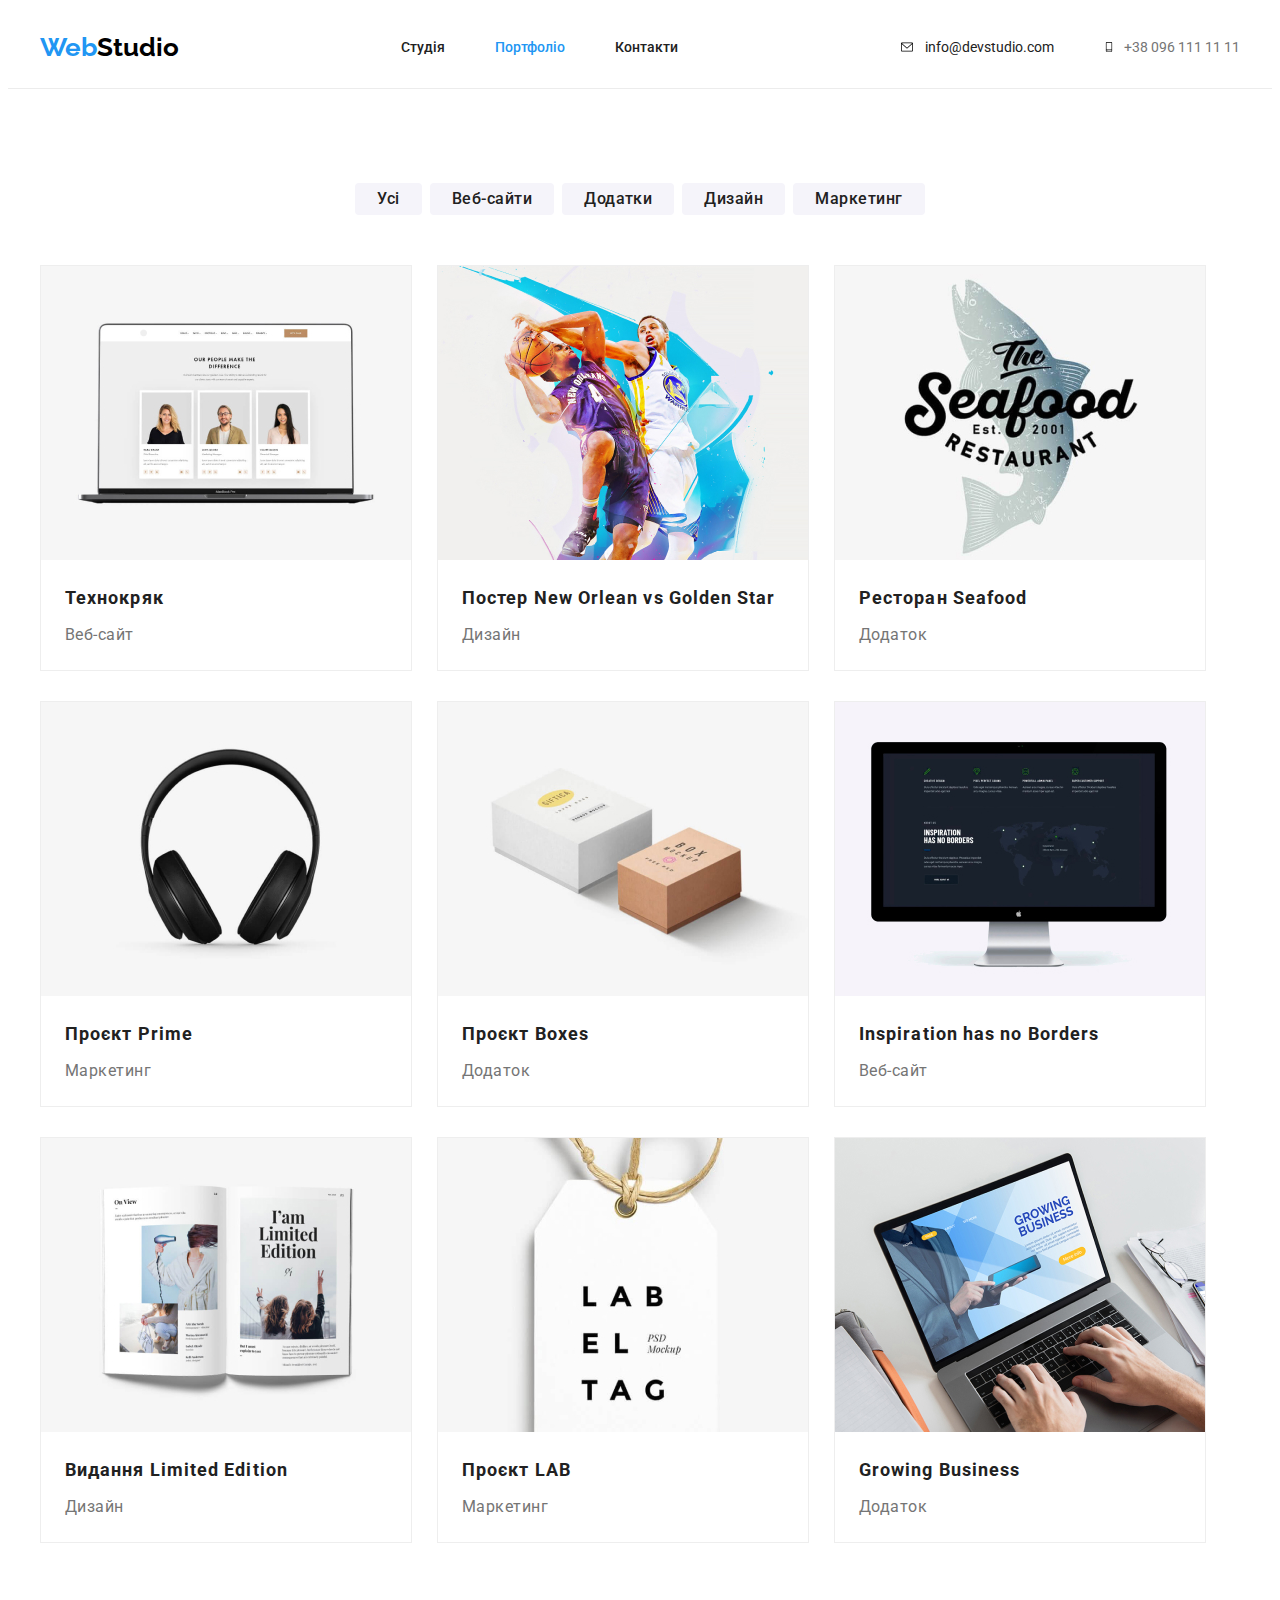
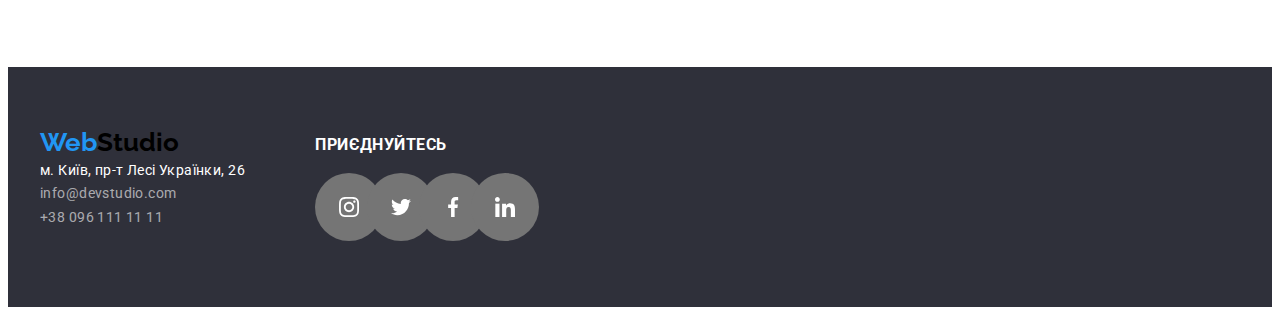
==== portfolio.html @ 8dcdb592 "new" ====
<!DOCTYPE html>
<html lang=uk>

<head>
    <meta charset="UTF-8">
    <meta http-equiv="X-UA-Compatible" content="IE=edge">
    <meta name="viewport" content="width=device-width, initial-scale=1.0">
    <title>Головна</title>
    
         <link rel="preconnect" href="https://fonts.gstatic.com" crossorigin />
         <link
        href="https://fonts.googleapis.com/css2?family=Raleway:wght@700&family=Roboto:ital,wght@0,400;0,500;0,900;1,700&display=swap"
        rel="stylesheet" />
        <link rel="stylesheet" href="https://cdnjs.cloudflare.com/ajax/libs/modern-normalize/1.1.0/modern-normalize.min.css"
            integrity="sha512-wpPYUAdjBVSE4KJnH1VR1HeZfpl1ub8YT/NKx4PuQ5NmX2tKuGu6U/JRp5y+Y8XG2tV+wKQpNHVUX03MfMFn9Q=="
            crossorigin="anonymous" referrerpolicy="no-referrer" />
         <link rel="stylesheet" href="css/styles.css">
</head>
    <!--Верхня лінія-->
    <body class="page">
    <header class="">
        <div class="container page-header">
            <div>
                <a href="./index.html"><span class="firstpart-logo">Web</span><span
                        class="secondpart-logo">Studio</span></a>
            </div>
            <!--Site-nav-->
            <div>
                <nav>
                    <ul class="site-nav list">
                        <li><a href="./index.html" class="link">Студія</a></li>
                        <li><a href="./portfolio.html" class="link current">Портфоліо</a></li>
                        <li><a href="" class="link">Контакти</a></li>
                    </ul>
                </nav>
            </div>
            <div>
            <ul class="site-info">
                <li>
                    <a href="mailto:info@devstudio.com" class="link-email"><svg class="header-icons" width="16" height="12">
                            <use href="./img/img/symbol-defs.svg#icon-envelope-hover"></use>
                        </svg>info@devstudio.com</a>
                </li>
                <li>
                    <a href="tel:+380961111111" class="link-phone"><svg class="header-icons" width="10" height="16">
                            <use href="./img/img/symbol-defs.svg#icon-smartphone"></use>
                        </svg>+38 096 111 11 11</a>
                </li>
            </ul>
            </div>
        </div>
    </header>

        <main>
            <!--Секція 1 -->
            <!--Шапка-->
            <section class="section">
            <div class="container">
                <h3 class="visually-hidden">Портфоліо</h3>
                 <ul class="button-list">
                     <li><button class="button">Усі</button></li>
                     <li><button class="button">Веб-сайти</button></li>
                     <li><button class="button">Додатки</button></li>
                     <li><button class="button">Дизайн</button></li>
                     <li><button class="button">Маркетинг</button></li>
                 </ul>

           
            <!--Секція 2 -->
            <h3 class="visually-hidden">Усі</h3>
            

                <ul class="gallery-list">
                    <li class="gallery-item">
                        <a href="">
                             <img src="./img/img_1.jpg" alt="Технокряк" width="370" height="294">
                                 <div class="border-box">
                                     <h3 class="gallery-title">Технокряк</h3>
                                     <p class="gallery-text">Веб-сайт</p>
                                 </div>
                        </a>
                    </li>
                    <li class="gallery-item">
                        <a href="">
                             <img src="./img/img_2.jpg" alt="Постер New Orlean vs Golden Star" width="370" height="294">
                                 <div class="border-box">
                                     <h3 class="gallery-title">Постер New Orlean vs Golden Star</h3>
                                     <p class="gallery-text">Дизайн</p>
                                 </div>
                        </a>
                    </li>
                    <li class="gallery-item">
                        <a href="">
                             <img src="./img/img_3.jpg" alt="Ресторан Seafood" width="370" height="294">
                                 <div class="border-box">
                                     <h3 class="gallery-title">Ресторан Seafood</h3>
                                     <p class="gallery-text">Додаток</p>
                                 </div>
                        </a>
                    </li>
                    <li class="gallery-item">
                        <a href="">
                             <img src="./img/img_4.jpg" alt="Проєкт Prime" width="370" height="294">
                                 <div class="border-box">
                                     <h3 class="gallery-title">Проєкт Prime</h3>
                                     <p class="gallery-text">Маркетинг</p>
                                  </div>
                        </a>
                    </li>
                    <li class="gallery-item">
                        <a href="">
                             <img src="./img/img_5.jpg" alt="Проєкт Boxes" width="370" height="294">
                                 <div class="border-box">
                                     <h3 class="gallery-title">Проєкт Boxes</h3>
                                     <p class="gallery-text">Додаток</p>
                                 </div>
                        </a>
                    </li>
                    <li class="gallery-item">
                        <a href="">
                             <img src="./img/img_6.jpg" alt="Inspiration has no Borders" width="370" height="294">
                                 <div class="border-box">
                                     <h3 class="gallery-title">Inspiration has no Borders</h3>
                                     <p class="gallery-text">Веб-сайт</p>
                                 </div>
                        </a>
                    </li>
                    <li class="gallery-item">
                        <a href="">
                             <img src="./img/img_7.jpg" alt="Видання Limited Edition" width="370" height="294">
                                 <div class="border-box">
                                     <h3 class="gallery-title">Видання Limited Edition</h3>
                                     <p class="gallery-text">Дизайн</p>
                                 </div>
                        </a>
                    </li>
                    <li class="gallery-item">
                        <a href="">
                             <img src="./img/img_8.jpg" alt="Проєкт LAB" width="370" height="294">
                                 <div class="border-box">
                                     <h3 class="gallery-title">Проєкт LAB</h3>
                                     <p class="gallery-text">Маркетинг</p>
                                 </div>
                        </a>
                    </li>
                    <li class="gallery-item">
                        <a href="">
                             <img src="./img/img_9.jpg" alt="Growing Business" width="370" height="294">
                                 <div class="border-box">
                                     <h3 class="gallery-title">Growing Business</h3>
                                     <p class="gallery-text">Додаток</p>
                                 </div>
                        </a>
                    </li>
                </ul>
              </div>
            </section>
        </main>
        <!--Підвал-->
        <footer class="footer">
            <div class="container join-footer">
                <div>
                    <a href="./index.html"><span class="firstpart-logo">Web</span><span
                            class="secondpart-logo">Studio</span></a>
                    <address class="footer-address-link">
                        <ul class="footer-links-list">
                            <li class="footer-item">
                                <a href="м. Київ, пр-т Лесі Українки, 26" class="footer-links-link">м. Київ, пр-т Лесі Українки,
                                    26</a>
                            </li>
        
                            <li class="footer-item">
                                <a href="mailto:info@devstudio.com" class="footer-link">info@devstudio.com</a>
                            </li>
        
                            <li class="footer-item">
                                <a href="tel:+380961111111" class="footer-link">+38 096 111 11 11</a>
                            </li>
                        </ul>
                    </address>
                </div>
                <div class="join">
                    <h3 class="join-title">ПРИЄДНУЙТЕСЬ</h3>
                    <ul class="employee-soc-list">
                        <li class="employee-soc-item"><a href="#" class="employee-soc-link style">
                                <svg width="20" heigth-="20" class="employee-soc-icons">
                                    <use href="./img/img/icons.svg#icon-instagram"></use>
                                </svg>
                            </a></li>
        
                        <li class="employee-soc-item"><a href="#" class="employee-soc-link style">
                                <svg width="20" heigth-="20" class="employee-soc-icons">
                                    <use href="./img/img/icons.svg#icon-twitter"></use>
                                </svg>
                            </a></li>
                        <li class="employee-soc-item"><a href="#" class="employee-soc-link style">
                                <svg width="20" heigth-="20" class="employee-soc-icons">
                                    <use href="./img/img/icons.svg#icon-facebook"></use>
                                </svg>
                            </a></li>
                        <li class="employee-soc-item"><a href="#" class="employee-soc-link style">
                                <svg width="20" heigth-="20" class="employee-soc-icons">
                                    <use href="./img/img/icons.svg#icon-linkedin"></use>
                                </svg>
                            </a></li>
                    </ul>
                </div>
            </div>
        </footer>
</body>

</html>
---- css/styles.css ----
:root {
--primary-text-color: #212121;
--title-text-color: #757575;
--accent-color: #2196F3;
--primary-white-color: #FFFFFF;
--title-fon-color: #F5F5F5;
--button-color: #F5F4FA;
}

p, h1, h2, h3 { 
      margin: 0px;
}

ul, ol {
      margin: 0px;
      padding-left: 0px;
}
img{
      display: block;
}
button {
      cursor: pointer;
      padding: 6px 22px;
      border-radius: 4px;

}
header{
      border-bottom: 1px solid #ececec;
}
body {
      font-family: Roboto, sans-serif;
      background-color: var(--primary-white-color);
      color: #212121;
      font-size: 14px;
      line-height: 1.5;
}

.container {
      width: 1200px;
      padding: 0px 15px;
      margin-left: auto;
      margin-right: auto;
}
.visually-hidden {
      position: absolute;
      width: 1px;
      height: 1px;
      margin: -1px;
      border: 0;
      padding: 0;
      white-space: nowrap;
      clip-path: inset(100%);
      clip: rect(0 0 0 0);
      overflow: hidden;
}
a{
      text-decoration: none ;
}
ul{
      list-style: none;
}
.button-list{
      display: flex;
      align-items: center;
      justify-content: center;
      margin-bottom: 50px;
}
.button-list li:not(:last-child){
      margin-right: 8px;
}
.page {

}

.page-header {
      display: flex;
      align-items: center;
      justify-content: space-between;
      padding-top: 24px;
      padding-bottom: 25px;

}
.page .firstpart-logo {
      font-family: 'Raleway';
      font-weight: 700;
      font-size: 26px;
      line-height: 1.19;
      color: var(--accent-color);
}
.page .secondpart-logo {
      font-family: 'Raleway';
      font-weight: 700;
      font-size: 26px;
      line-height: 1.19;
      color: #000000;
}
/* Site-nav */
.site-nav .link {
      font-family: inherit;
      font-weight: 500;
      font-size: 14px;
      line-height: 1.14;
      color: #212121

}
.site-nav .link:hover,
.site-nav .link:focus {
      color: #2196F3;
}
.site-nav .link.current{
      color: var(--accent-color);
}
.site-nav{
      display: flex;
}
.site-nav li:not(:last-child){
      margin-right: 50px;
}

.studio {
      color: #212121;
}
.studio:hover, 
.studio:focus{
      color: #2196F3;
}
/* Портфоліо */

/* Контакти */
.site-info {
      margin-left: auto;
      display: flex;
}
.site-info li:not(:last-child){
      margin-right: 50px;

}
.header-icons{
      margin-right: 10px;
}
.link-email {
      color: #212121;
      display: flex;
      align-items: center;
}
.link-email:hover,
.link-email:focus{
      color: #2196F3;
}

.link-phone {
      color: #757575;
      display: flex;
      align-items: center;
}
.site-info .link-email:hover,
.site-info .link-email:focus,
.site-info .link-phone:hover,
.site-info .link-phone:focus{
      fill: #2196F3;
      color: #2196F3;
}
.section {
      
      padding-top: 94px;
      padding-bottom: 94px;
}
.job{
      padding-top: 0;
}
/* Секція 1 */
.hero{
      background-color: #2F303A;
      padding-top: 200px;
      padding-bottom: 200px;
      max-width: 1600px;
      margin-left: auto;
      margin-right: auto;
      height: 600px;
      background-position: center;
      background-repeat: no-repeat;
      background-size: cover;
      outline: 1px solid black;
      background-image:linear-gradient(rgba(47, 48, 58, 0.4),rgba(47, 48, 58, 0.4)), url(../img/img/new_photo.jpg);
      left: 0px;
      top: 80px;
}

.hero-title{
      width: 696px;
      margin-left: auto;
      margin-right: auto;
      color: var(--primary-white-color);
      font-style: normal;
      font-weight: 900;
      font-size: 44px;
      line-height: 1.36;
      margin-bottom: 30px;
      text-align: center;
      letter-spacing: 0.06em;
      text-transform: uppercase;
      color: #FFFFFF;
          
}

.hero-button{
      font-style: normal;
      font-weight: 700;
      font-size: 16px;
      line-height: 1.88;
      display: flex;
      align-items: center;
      text-align: center;
      letter-spacing: 0.06em;
      color: var(--primary-white-color);
      background-color: var(--accent-color);
      border: transparent;
      padding: 10px 32px;
      margin-left: auto;
      margin-right: auto;
      border-radius: 4px;
}

/* Шапка */

/* Bg */

/* Ефективні рішення для вашого бізнесу */
/* Button */
.button{ 
      font-family: inherit;
      color: var(--primary-text-color) ;
      background-color: var(--button-color) ;
      font-style: normal;
      font-weight: 500;
      font-size: 16px;
      line-height: 1.25;
      text-align: center;
      letter-spacing: 0.03em;
      color: #212121;
      border: transparent;
}

.button:hover,
.button:focus{
      color: var(--primary-white-color);
      background-color: var(--accent-color);
}

.gallery{
       width: 1200px;
       padding-left: 15px;
       padding-right: 15px;
       margin-left: auto;
       margin-right: auto;

}

.gallery-list{
       display: flex;
       flex-wrap: wrap;


}
.gallery-list li{
       margin-right: 25px;
       border: 1px solid #eeeeee;
       margin-bottom: 30px;
     
}


.gallery-list li:nth-child(3n){
       margin-right: 0;

}
.gallery-item:nth-child(3n) {
       margin-right: 0px;
}
.gallery-item:hover,
.gallery-item:focus{
      border: 1px solid #EEEEEE;
      box-shadow: 0px 1px 1px rgba(0, 0, 0, 0.12), 0px 4px 4px rgba(0, 0, 0, 0.06), 1px 4px 6px rgba(0, 0, 0, 0.16);

}
.border-box{
       margin-right: 30px;

}

.gallery-title{

      font-style: normal;
      font-weight: 700;
      font-size: 18px;
      line-height: 2;
      letter-spacing: 0.06em;
      color: var(--primary-text-color);
      margin-top: 20px;
      margin-bottom: 4px;
      margin-left: 24px;

}

.gallery-text{
      font-style: normal;
      font-weight: 400;
      font-size: 16px;
      line-height: 1.88;
      letter-spacing: 0.03em;
      color: var(--title-text-color);
      margin-left: 24px;
      margin-bottom: 20px;
}

.profile{
      font-style: normal;
      font-weight: 700;
      font-size: 36px;
      line-height: 1.33;
      text-align: center;
      letter-spacing: 0.03em;
      color: var(--primary-text-color);
      margin-bottom: 50px;
}
.employment li:not(:last-child){
       margin-right: 30px;
}

.employment{
       display: flex;
}
/* Замовити послугу */


/* Секція 2 */
.section-service{

}
.discription{
       display: flex;

}
.discription li:not(:last-child){
      margin-right: 30px;

}

/* Особливості */
.subtitle{

}
/* УВАГА ДО ДЕТАЛЕЙ */
.desc{

}
.icons-main{
       display: flex;
}
.icons-sub{
       display: flex;
       align-items: center;
       justify-content: center;
       width: 270px;
       height: 120px;
       background-color: #F5F4FA;
       border-radius: 4px;
       /* margin-right: 30px; */
       margin-bottom: 30px;
}
.sub{
      margin-right: 0;
}
/* Ідейні міркування, і навіть початок повсякденної роботи з формування позиції. */

/* ПУНКТУАЛЬНІСТЬ */
/* Завдання організації, особливо рамки і місце навчання кадрів тягне у себе. */

/* ПЛАНУВАННЯ */
/* Так само консультація з широким активом значною мірою зумовлює. */

/* СУЧАСНІ ТЕХНОЛОГІЇ */
/* Значимість цих проблем настільки очевидна, що реалізація планових завдань. */



/* Секція 3 */
/* Чим ми займаємося */
.section-work {
       padding-top: 0px;
       padding-bottom: 94px;
     }

     .employment{

     }

     .image-work{

     }
/* box 1 */

/* box 2 */

/* box 3 */


/* Секція 4 */ /* Section bg */
/* Наша команда */
.section-team {
       background-color:  #F5F4FA; 
}
/* team */
.team-employee {
       display: flex;

}
.team-employee li:not(:last-child){
      /* margin-right: 30px; */
}

.employee-info{
       box-shadow: 0px 1px 3px rgba(0, 0, 0, 0.12), 0px 1px 1px rgba(0, 0, 0, 0.14), 0px 2px 1px rgba(0, 0, 0, 0.2);
       border-radius: 0px 0px 4px 4px;
      

}

.employee-card{

}

.employee-name{
      text-align: center;
      margin-top: 30px;
      margin-bottom: 10px;
      font-style: normal;
      font-weight: 500;
      font-size: 16px;
      line-height: 1.19;
      text-align: center;
      letter-spacing: 0.03em;
      color: #212121;

}
/* Product Designer */
.employee-position{
      text-align: center;
      font-style: normal;
      font-weight: 400;
      font-size: 16px;
      line-height: 1.19;
      margin-bottom: 30px;
      text-align: center;
      letter-spacing: 0.03em;
      color: #757575;

}
.bgemployee{
      background-color: #F5F4FA;
}

.employee-soc-list{
     display: flex;
     justify-content: center;
     align-items: center;
     margin-bottom: 30px;
     
}
.employee-soc-list li {
      margin-right: 8px;
}
.employee-soc-list li:nth-child(4) {
      margin-right: 0;
}
.employee-soc-item{
     width: 44px;
     height: 44px;

}
.employee-soc-item :not(:last-child){
     margin-right: 10px;
}
.style{
      background-color: #757575;
      fill: #FFFFFF;

}

.employee-soc-link {
     width: 100%;
     height: 100%;
     display: flex;
     border-radius: 50%;
     justify-content: center;
     align-items: center;


}
.employee-soc-item .employee-soc-link {
      width: 44px;
      height: 44px;
      padding: 12px;
      border-radius: 50%;
      fill: #AFB1B8;
}
.employee-soc-item .style {
      width: 44px;
      height: 44px;
      padding: 12px;
      border-radius: 50%;
      fill: #FFFFFF;
}
.employee-soc-list .employee-soc-link:hover,
.employee-soc-list .employee-soc-link:focus {
      fill: #FFFFFF;
      background-color: #2196F3;
      border-radius: 50%;
}
.team-employee .employee-info {
      margin-right: 30px;
}

.team-employee .employee-info:nth-child(4) {
      margin-right: 0;
}

/* Підвал */ /* Footer bg */
.footer{
      background-color: #2F303A;
      padding-top: 60px;
      padding-bottom: 60px;
}
.footer-address-link{

}
.footer-links-list{

}
/* WebStudio */

.footer-item{
      margin-top: px;
      margin-right: px;
      margin-bottom: px;
      margin-left: em;
      padding-right: px;
      padding-bottom: px;
      padding-left: em;
}

/* м. Київ, пр-т Лесі Українки, 26 */
.footer-links-link {
      font-family: 'Roboto';
      font-style: normal;
      font-weight: 400;
      font-size: 14px;
      line-height: 24px;
      letter-spacing: 0.03em;
      color: #FFFFFF;
}

/* info@devstudio.com */

/* +38 096 111 11 11 */
.footer-link {
      font-family: 'Roboto';
      font-style: normal;
      font-weight: 400;
      font-size: 14px;
      line-height: 1.71;
      letter-spacing: 0.03em;
      color: rgba(255, 255, 255, 0.6);
}
.join{
      margin-left: 70px;
      margin-top: 10px;
}
.join-footer{
      display: flex;
}
.join-title{
       font-style: normal;
       font-weight: 700;
       font-size: 1.14;
       line-height: 16px;
       letter-spacing: 0.03em;
       text-transform: uppercase;
       color: #FFFFFF;
       margin-bottom: 20px;


}
.footer-soc-list{
       display: flex;
       align-items: center;
}
.footer-soc-item:not(:last-child) {
      margin-right: 10px;

}
.footer-soc-item{
      width: 44px;
      height: 44px;

}
.footer-soc-link{
      width: 100%;
      height: 100%;
      display: flex;
      border-radius: 50%;
      justify-content: center;
      align-items: center;



}
.footer-soc-icons{

}
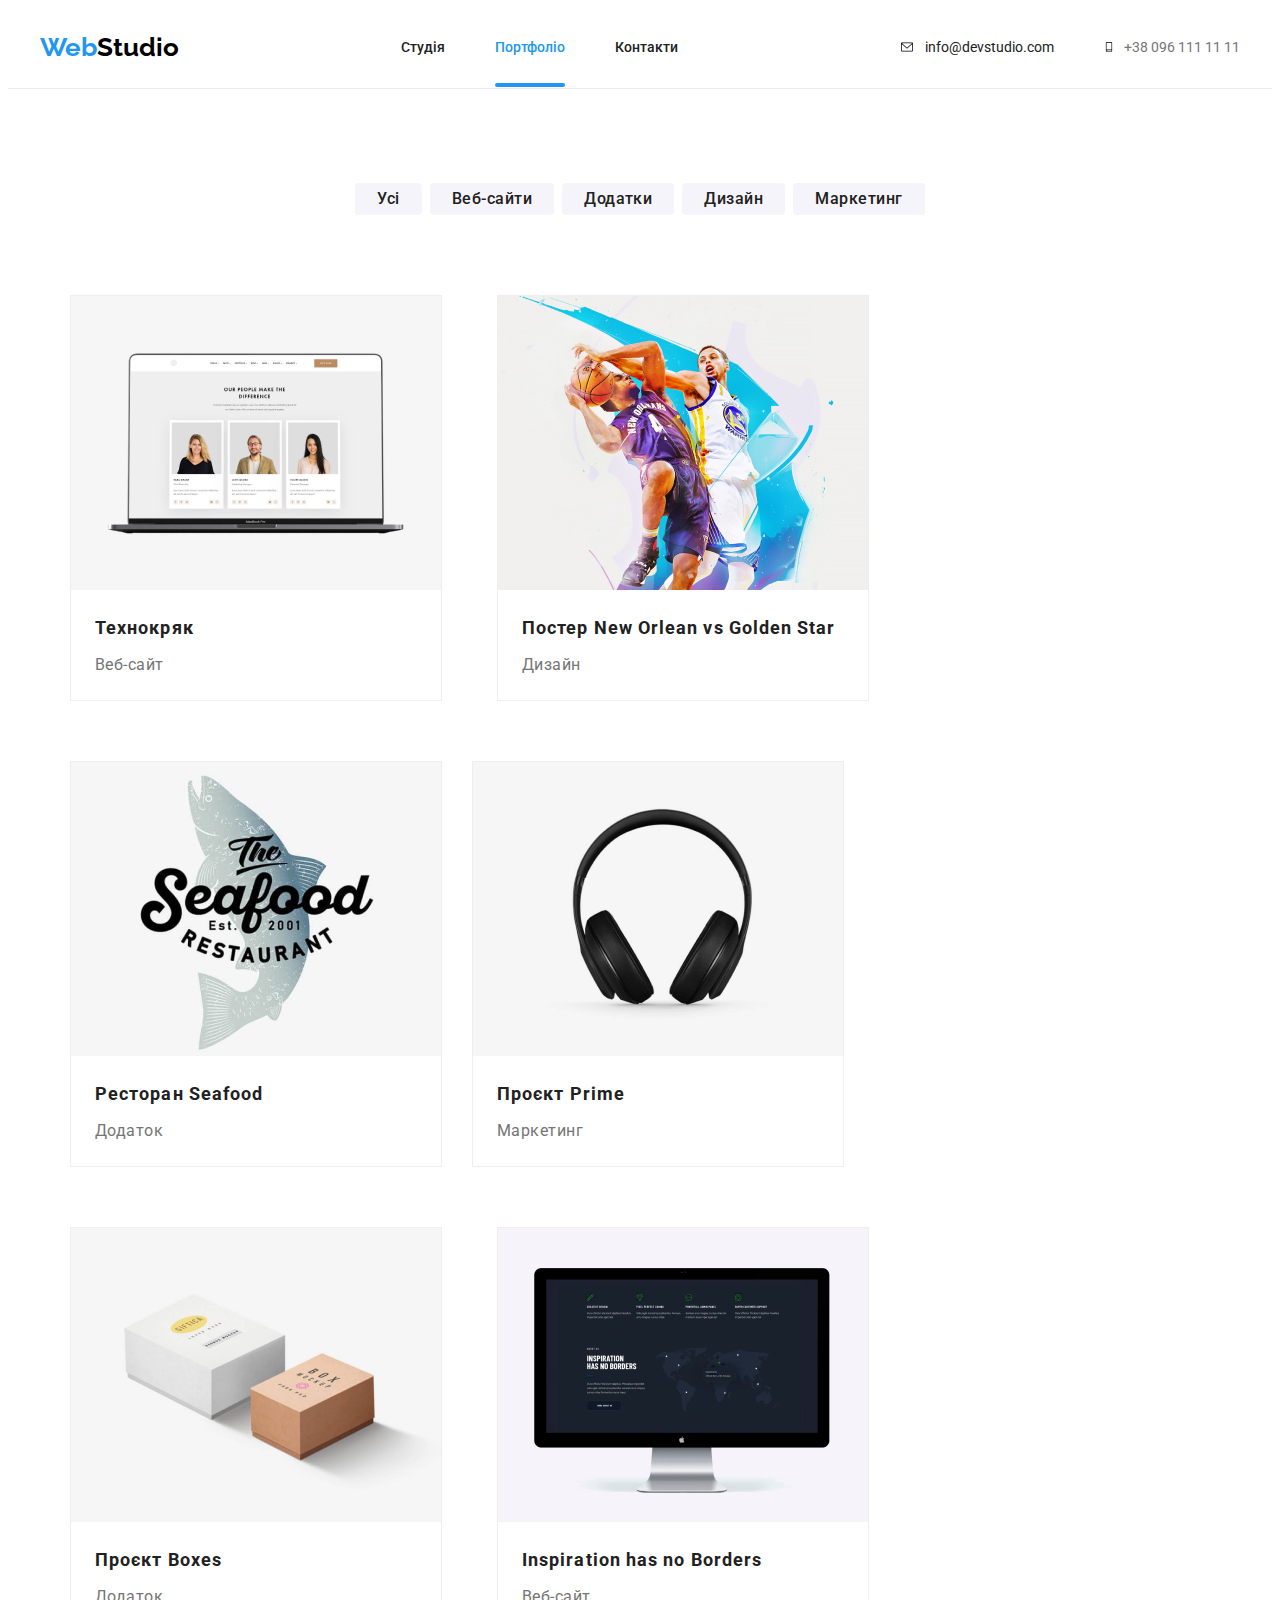
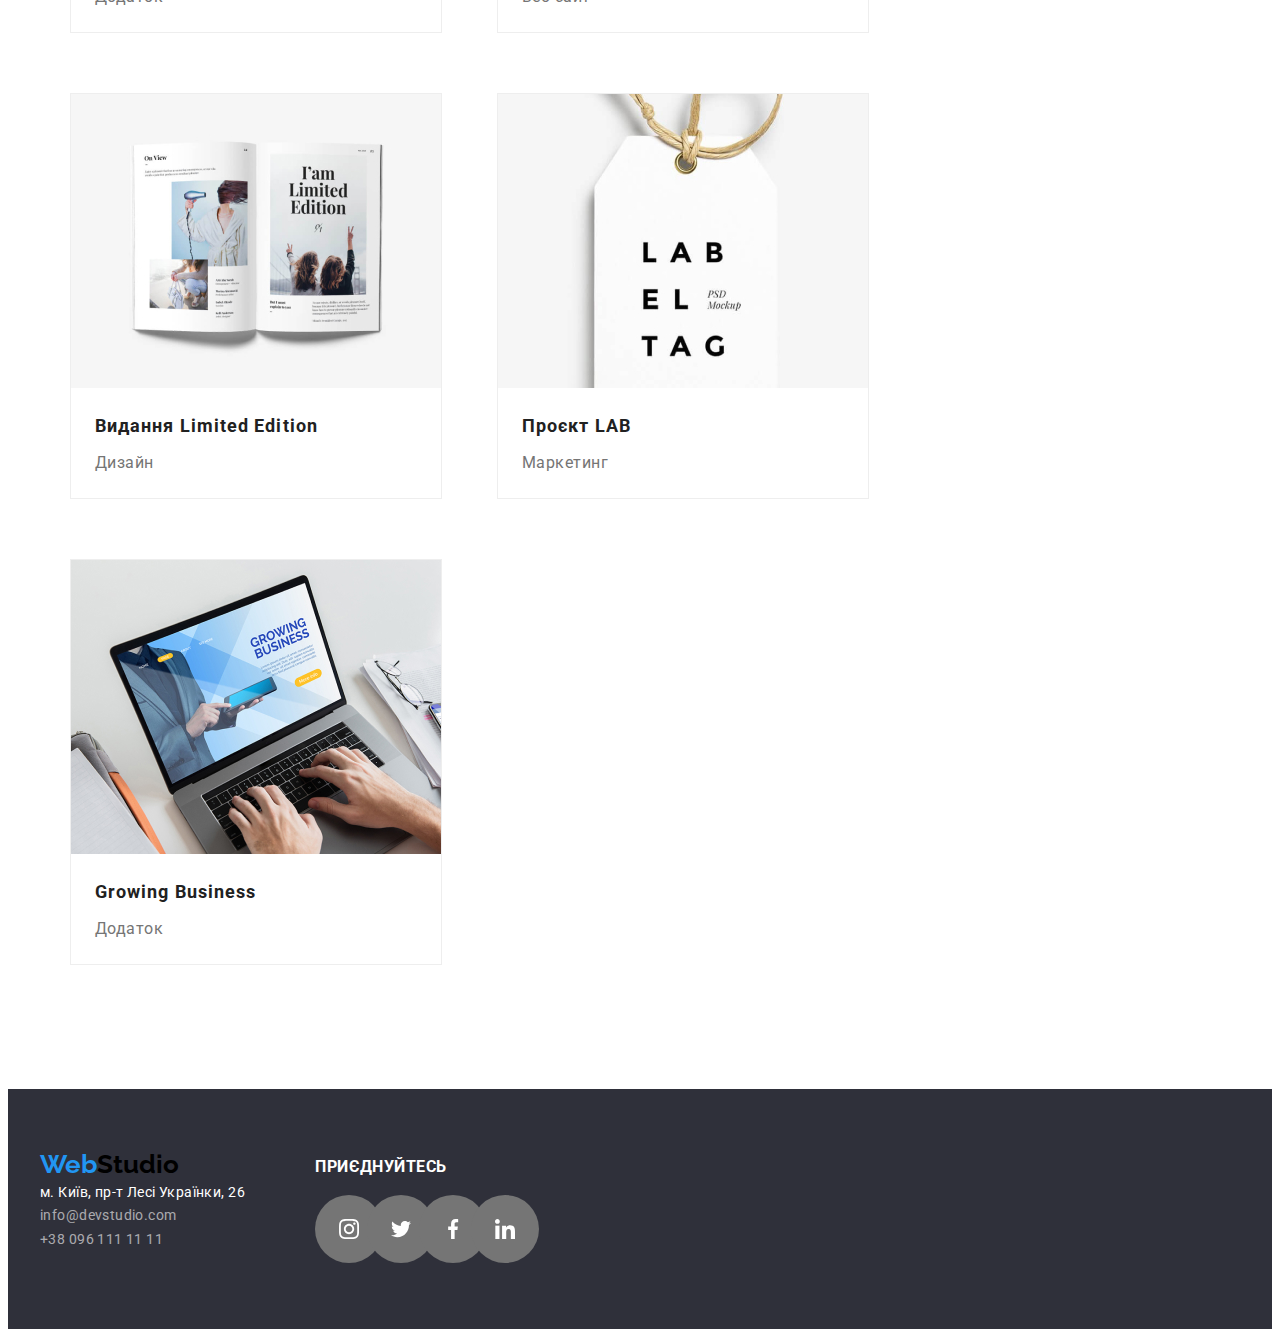
==== commit 0c6c04ac: "gallery" ====
--- a/portfolio.html
+++ b/portfolio.html
@@ -71,87 +71,182 @@
             
 
                 <ul class="gallery-list">
-                    <li class="gallery-item">
-                        <a href="">
-                             <img src="./img/img_1.jpg" alt="Технокряк" width="370" height="294">
-                                 <div class="border-box">
-                                     <h3 class="gallery-title">Технокряк</h3>
-                                     <p class="gallery-text">Веб-сайт</p>
-                                 </div>
-                        </a>
-                    </li>
-                    <li class="gallery-item">
-                        <a href="">
-                             <img src="./img/img_2.jpg" alt="Постер New Orlean vs Golden Star" width="370" height="294">
-                                 <div class="border-box">
-                                     <h3 class="gallery-title">Постер New Orlean vs Golden Star</h3>
-                                     <p class="gallery-text">Дизайн</p>
-                                 </div>
-                        </a>
-                    </li>
-                    <li class="gallery-item">
-                        <a href="">
-                             <img src="./img/img_3.jpg" alt="Ресторан Seafood" width="370" height="294">
-                                 <div class="border-box">
-                                     <h3 class="gallery-title">Ресторан Seafood</h3>
-                                     <p class="gallery-text">Додаток</p>
-                                 </div>
-                        </a>
-                    </li>
-                    <li class="gallery-item">
-                        <a href="">
-                             <img src="./img/img_4.jpg" alt="Проєкт Prime" width="370" height="294">
-                                 <div class="border-box">
-                                     <h3 class="gallery-title">Проєкт Prime</h3>
-                                     <p class="gallery-text">Маркетинг</p>
-                                  </div>
-                        </a>
-                    </li>
-                    <li class="gallery-item">
-                        <a href="">
-                             <img src="./img/img_5.jpg" alt="Проєкт Boxes" width="370" height="294">
-                                 <div class="border-box">
-                                     <h3 class="gallery-title">Проєкт Boxes</h3>
-                                     <p class="gallery-text">Додаток</p>
-                                 </div>
-                        </a>
-                    </li>
-                    <li class="gallery-item">
-                        <a href="">
-                             <img src="./img/img_6.jpg" alt="Inspiration has no Borders" width="370" height="294">
-                                 <div class="border-box">
-                                     <h3 class="gallery-title">Inspiration has no Borders</h3>
-                                     <p class="gallery-text">Веб-сайт</p>
-                                 </div>
-                        </a>
-                    </li>
-                    <li class="gallery-item">
-                        <a href="">
-                             <img src="./img/img_7.jpg" alt="Видання Limited Edition" width="370" height="294">
-                                 <div class="border-box">
-                                     <h3 class="gallery-title">Видання Limited Edition</h3>
-                                     <p class="gallery-text">Дизайн</p>
-                                 </div>
-                        </a>
-                    </li>
-                    <li class="gallery-item">
-                        <a href="">
-                             <img src="./img/img_8.jpg" alt="Проєкт LAB" width="370" height="294">
-                                 <div class="border-box">
-                                     <h3 class="gallery-title">Проєкт LAB</h3>
-                                     <p class="gallery-text">Маркетинг</p>
-                                 </div>
-                        </a>
-                    </li>
-                    <li class="gallery-item">
-                        <a href="">
-                             <img src="./img/img_9.jpg" alt="Growing Business" width="370" height="294">
-                                 <div class="border-box">
-                                     <h3 class="gallery-title">Growing Business</h3>
-                                     <p class="gallery-text">Додаток</p>
-                                 </div>
-                        </a>
-                    </li>
+                    <li class="portfolio-list-item">
+                        <a href="" class="portfolio-card">
+                            <div class="card-thumb">
+                                <img src="./img/img_1.jpg" alt="Технокряк" width="370" />
+                                <div class="card-description">
+                                    <p class="card-description-text">
+                                        Ресурс пропонує комплексні пропозиції з різним рівнем функціоналу та сервісів.
+                                        Все це дозволить відвідувачу отримати вичерпні відомості про компанію чи
+                                        приватну особу.
+                                    </p>
+                                </div>
+                            </div>
+                            <div class="border-box">
+                                <h3 class="gallery-title">Технокряк</h3>
+                                <p class="gallery-text">Веб-сайт</p>
+                            </div>
+                        </a>
+                    </li>
+
+                    <li class="portfolio-list-item">
+                        <a href="" class="portfolio-card">
+                            <div class="card-thumb">
+                                <img src="./img/img_2.jpg" alt="Постер New Orlean vs Golden Star" width="370" />
+                                <div class="card-description">
+                                    <p class="card-description-text">
+                                        Ресурс пропонує комплексні пропозиції з різним рівнем функціоналу та сервісів.
+                                        Все це дозволить відвідувачу отримати вичерпні відомості про компанію чи
+                                        приватну особу.
+                                    </p>
+                                </div>
+                            </div>
+                            <div class="border-box">
+                                <h3 class="gallery-title">Постер New Orlean vs Golden Star</h3>
+                                <p class="gallery-text">Дизайн</p>
+                            </div>
+                        </a>
+                    </li>
+
+                    <li class="portfolio-list-item">
+                        <a href="" class="portfolio-card">
+                            <div class="card-thumb">
+                                <img src="./img/img_3.jpg" alt="Ресторан Seafood" width="370" />
+                                <div class="card-description">
+                                    <p class="card-description-text">
+                                        Ресурс пропонує комплексні пропозиції з різним рівнем функціоналу та сервісів.
+                                        Все це дозволить відвідувачу отримати вичерпні відомості про компанію чи
+                                        приватну особу.
+                                    </p>
+                                </div>
+                            </div>
+                            <div class="border-box">
+                                <h3 class="gallery-title">Ресторан Seafood</h3>
+                                <p class="gallery-text">Додаток</p>
+                            </div>
+                        </a>
+                    </li>
+
+                    <li class="portfolio-list-item">
+                        <a href="" class="portfolio-card">
+                            <div class="card-thumb">
+                                <img src="./img/img_4.jpg" alt="Проєкт Prime" width="370" />
+                                <div class="card-description">
+                                    <p class="card-description-text">
+                                        Ресурс пропонує комплексні пропозиції з різним рівнем функціоналу та сервісів.
+                                        Все це дозволить відвідувачу отримати вичерпні відомості про компанію чи
+                                        приватну особу.
+                                    </p>
+                                </div>
+                            </div>
+                            <div class="border-box">
+                                <h3 class="gallery-title">Проєкт Prime</h3>
+                                <p class="gallery-text">Маркетинг</p>
+                            </div>
+                        </a>
+                    </li>
+
+                    <li class="portfolio-list-item">
+                        <a href="" class="portfolio-card">
+                            <div class="card-thumb">
+                                <img src="./img/img_5.jpg" alt="Проєкт Boxes" width="370" />
+                                <div class="card-description">
+                                    <p class="card-description-text">
+                                        Ресурс пропонує комплексні пропозиції з різним рівнем функціоналу та сервісів.
+                                        Все це дозволить відвідувачу отримати вичерпні відомості про компанію чи
+                                        приватну особу.
+                                    </p>
+                                </div>
+                            </div>
+                            <div class="border-box">
+                                <h3 class="gallery-title">Проєкт Boxes</h3>
+                                <p class="gallery-text">Додаток</p>
+                            </div>
+                        </a>
+                    </li>
+
+                    <li class="portfolio-list-item">
+                        <a href="" class="portfolio-card">
+                            <div class="card-thumb">
+                                <img src="./img/img_6.jpg" alt="Inspiration has no Borders" width="370" />
+                                <div class="card-description">
+                                    <p class="card-description-text">
+                                        Ресурс пропонує комплексні пропозиції з різним рівнем функціоналу та сервісів.
+                                        Все це дозволить відвідувачу отримати вичерпні відомості про компанію чи
+                                        приватну особу.
+                                    </p>
+                                </div>
+                            </div>
+                            <div class="border-box">
+                                <h3 class="gallery-title">Inspiration has no Borders</h3>
+                                <p class="gallery-text">Веб-сайт</p>
+                            </div>
+                        </a>
+                    </li>
+
+                    <li class="portfolio-list-item">
+                        <a href="" class="portfolio-card">
+                            <div class="card-thumb">
+                                <img src="./img/img_7.jpg" alt="Видання Limited Edition" width="370" />
+                                <div class="card-description">
+                                    <p class="card-description-text">
+                                        Ресурс пропонує комплексні пропозиції з різним рівнем функціоналу та сервісів.
+                                        Все це дозволить відвідувачу отримати вичерпні відомості про компанію чи
+                                        приватну особу.
+                                    </p>
+                                </div>
+                            </div>
+                            <div class="border-box">
+                                <h3 class="gallery-title">Видання Limited Edition</h3>
+                                <p class="gallery-text">Дизайн</p>
+                            </div>
+                        </a>
+                    </li>
+
+                    <li class="portfolio-list-item">
+                        <a href="" class="portfolio-card">
+                            <div class="card-thumb">
+                                <img src="./img/img_8.jpg" alt="Проєкт LAB" width="370" />
+                                <div class="card-description">
+                                    <p class="card-description-text">
+                                        Ресурс пропонує комплексні пропозиції з різним рівнем функціоналу та сервісів.
+                                        Все це дозволить відвідувачу отримати вичерпні відомості про компанію чи
+                                        приватну особу.
+                                    </p>
+                                </div>
+                            </div>
+                            <div class="border-box">
+                                <h3 class="gallery-title">Проєкт LAB</h3>
+                                <p class="gallery-text">Маркетинг</p>
+                            </div>
+                        </a>
+                    </li>
+
+                    <li class="portfolio-list-item">
+                        <a href="" class="portfolio-card">
+                            <div class="card-thumb">
+                                <img src="./img/img_9.jpg" alt="Growing Business" width="370" />
+                                <div class="card-description">
+                                    <p class="card-description-text">
+                                        Ресурс пропонує комплексні пропозиції з різним рівнем функціоналу та сервісів.
+                                        Все це дозволить відвідувачу отримати вичерпні відомості про компанію чи
+                                        приватну особу.
+                                    </p>
+                                </div>
+                            </div>
+                            <div class="border-box">
+                                <h3 class="gallery-title">Growing Business</h3>
+                                <p class="gallery-text">Додаток</p>
+                            </div>
+                        </a>
+                    </li>
+
+                    
+                        
+                        
+                             
+                    
                 </ul>
               </div>
             </section>
--- a/css/styles.css
+++ b/css/styles.css
@@ -5,6 +5,7 @@
 --primary-white-color: #FFFFFF;
 --title-fon-color: #F5F5F5;
 --button-color: #F5F4FA;
+--timing-function: cubic-bezier(0.4, 0, 0.2, 1);
 }
 
 p, h1, h2, h3 { 
@@ -106,6 +107,24 @@
 .site-nav .link:hover,
 .site-nav .link:focus {
       color: #2196F3;
+}
+.link{
+      position: relative;
+}
+.current::after{
+      content: "";
+            position: absolute;
+            width: 100%;
+            height: 4px;
+            bottom: -32px;
+            left: 0;
+            background-color: #2196F3;
+            border-radius: 2px;
+      
+
+}
+.link:hover::after{
+      opacity: 1;
 }
 .site-nav .link.current{
       color: var(--accent-color);
@@ -283,6 +302,36 @@
       box-shadow: 0px 1px 1px rgba(0, 0, 0, 0.12), 0px 4px 4px rgba(0, 0, 0, 0.06), 1px 4px 6px rgba(0, 0, 0, 0.16);
 
 }
+.gallery-thumb:hover::before{
+      opacity: 1;
+}
+.gallery-thumb{
+      position: relative;
+}
+.gallery-thumb::before{
+      display: inline-block;
+      position: absolute;
+      content:"";
+      width: 100%;
+      height: 100%;
+      background-color: rgba(33, 150, 243, 0.9);
+      opacity: 0;
+
+}
+.gallery-thumb-description{
+       position: absolute;
+       top: 0;
+       left: 0;
+       font-size: 18px;
+       line-height: 1.56;
+       letter-spacing: 0.03em;
+       color: var(--background-main);
+       background-color: var(--overlay-color);
+       padding: 63px 24px;
+       opacity: 0;
+       transform: translateY(100%);
+}
+.gallery-thumb-description:hover,
 .border-box{
        margin-right: 30px;
 
@@ -329,6 +378,54 @@
 
 .employment{
        display: flex;
+}
+.portfolio-list-item {
+      width: 370px;
+      background-color: #ffffff;
+      flex-basis: calc(100% / 3 - 30px);
+      margin-top: 30px;
+      margin-left: 30px;
+      transition: box-shadow 250ms cubic-bezier(0.4, 0, 0.2, 1);
+}
+
+.portfolio-list-item:hover,
+.portfolio-list-item:focus {
+      border: #ececec;
+      box-shadow: 0px 1px 1px rgba(0, 0, 0, 0.12), 0px 4px 4px rgba(0, 0, 0, 0.06),
+            1px 4px 6px rgba(0, 0, 0, 0.16);
+}
+
+.portfolio-card:hover .card-description,
+.portfolio-card:focus .card-description {
+      transform: translateY(0);
+      box-shadow: 0px 1px 1px rgba(0, 0, 0, 0.12), 0px 4px 4px rgba(0, 0, 0, 0.06),
+            1px 4px 6px rgba(0, 0, 0, 0.16);
+}
+
+.card-thumb {
+      position: relative;
+      overflow: hidden;
+}
+
+.card-description {
+      position: absolute;
+      top: 0;
+      left: 0;
+      width: 100%;
+      height: 100%;
+      background-color: rgba(33, 150, 243, 0.9);
+      transform: translateY(101%);
+      transition: transform 250ms cubic-bezier(0.4, 0, 0.2, 1);
+}
+
+.card-description-text {
+      display: inline-block;
+      margin: 63px 24px;
+      font-weight: 400;
+      font-size: 18px;
+      line-height: 1.56;
+      letter-spacing: 0.03em;
+      color: #ffffff;
 }
 /* Замовити послугу */
 
@@ -371,19 +468,6 @@
 .sub{
       margin-right: 0;
 }
-/* Ідейні міркування, і навіть початок повсякденної роботи з формування позиції. */
-
-/* ПУНКТУАЛЬНІСТЬ */
-/* Завдання організації, особливо рамки і місце навчання кадрів тягне у себе. */
-
-/* ПЛАНУВАННЯ */
-/* Так само консультація з широким активом значною мірою зумовлює. */
-
-/* СУЧАСНІ ТЕХНОЛОГІЇ */
-/* Значимість цих проблем настільки очевидна, що реалізація планових завдань. */
-
-
-
 /* Секція 3 */
 /* Чим ми займаємося */
 .section-work {
@@ -398,12 +482,6 @@
      .image-work{
 
      }
-/* box 1 */
-
-/* box 2 */
-
-/* box 3 */
-
 
 /* Секція 4 */ /* Section bg */
 /* Наша команда */
@@ -524,7 +602,52 @@
 .team-employee .employee-info:nth-child(4) {
       margin-right: 0;
 }
-
+/* Секція 5 */
+
+.our-clients{
+      display: flex;
+}
+.our-clients li:not(:last-child) {
+      margin-right: 30px;
+
+}
+.client{
+       display: flex;
+       align-items: center;
+       justify-content: center;
+       width: 106px;
+       height: 60px;
+       margin-bottom: 30px;
+       border: 1px solid #AFB1B8;
+       border-radius: 4px;
+       width: 170px;
+       height: 92px;
+
+}
+.clients-title{
+       font-style: normal;
+            font-weight: 700;
+            font-size: 36px;
+            line-height: 1.16;
+            text-align: center;
+            letter-spacing: 0.03em;
+            margin-bottom: 50px;
+      
+            color: #212121;
+}
+.our-clients .client {
+      fill: #afb1b8;
+      border-radius: 4px;
+      border-color: #afb1b8;
+}
+
+
+.our-clients .client:hover,
+.our-clients .client:focus {
+      fill: #2196F3;
+      border-radius: 4px;
+      border-color: #2196F3;
+}
 /* Підвал */ /* Footer bg */
 .footer{
       background-color: #2F303A;
@@ -617,4 +740,66 @@
 }
 .footer-soc-icons{
 
+}
+/* Modal window*/
+.backdrop {
+      position: fixed;
+      top: 0;
+      left: 0;
+      width: 100%;
+      height: 100%;
+      z-index: 1;
+      background-color: rgba(0, 0, 0, 0.2);
+      opacity: 1;
+      visibility: visible;
+      transition: opacity 500ms cubic-bezier(0.4, 0, 0.2, 1),
+            visibility 500ms cubic-bezier(0.4, 0, 0.2, 1);
+}
+.backdrop.is-hidden {
+      opacity: 0;
+      pointer-events: none;
+      visibility: hidden;
+}
+
+.backdrop.is-hidden .modal {
+      transform: translate(-50%, -50%) scale(0.2) rotate(180deg);
+}
+
+.modal {
+      position: absolute;
+      top: 50%;
+      left: 50%;
+      padding: 40px;
+      transform: translate(-50%, -50%) scale(1) rotate(0);
+      transition: transform 500ms cubic-bezier(0.4, 0, 0.2, 1);
+      min-height: 581px;
+      width: 528px;
+      background-color: #FFFFFF;
+      box-shadow: 0px 1px 3px rgba(0, 0, 0, 0.12), 0px 1px 1px rgba(0, 0, 0, 0.14), 0px 2px 1px rgba(0, 0, 0, 0.2);
+      border-radius: 4px;
+}
+
+.modal .button-close {
+      position: absolute;
+      top: 8px;
+      right: 8px;
+      display: flex;
+      align-items: center;
+      justify-content: center;
+      font-family: inherit;
+      padding: 0;
+      margin: 0;
+      width: 30px;
+      height: 30px;
+      border-radius: 50%;
+      cursor: pointer;
+      fill: #000000;
+      background-color: #FFFFFF;
+      background: transparent;
+      border: 1px solid rgba(0, 0, 0, 0.1);
+
+}
+
+.modal .close-svg {
+      transition: fill 250ms cubic-bezier(0.4, 0, 0.2, 1);
 }